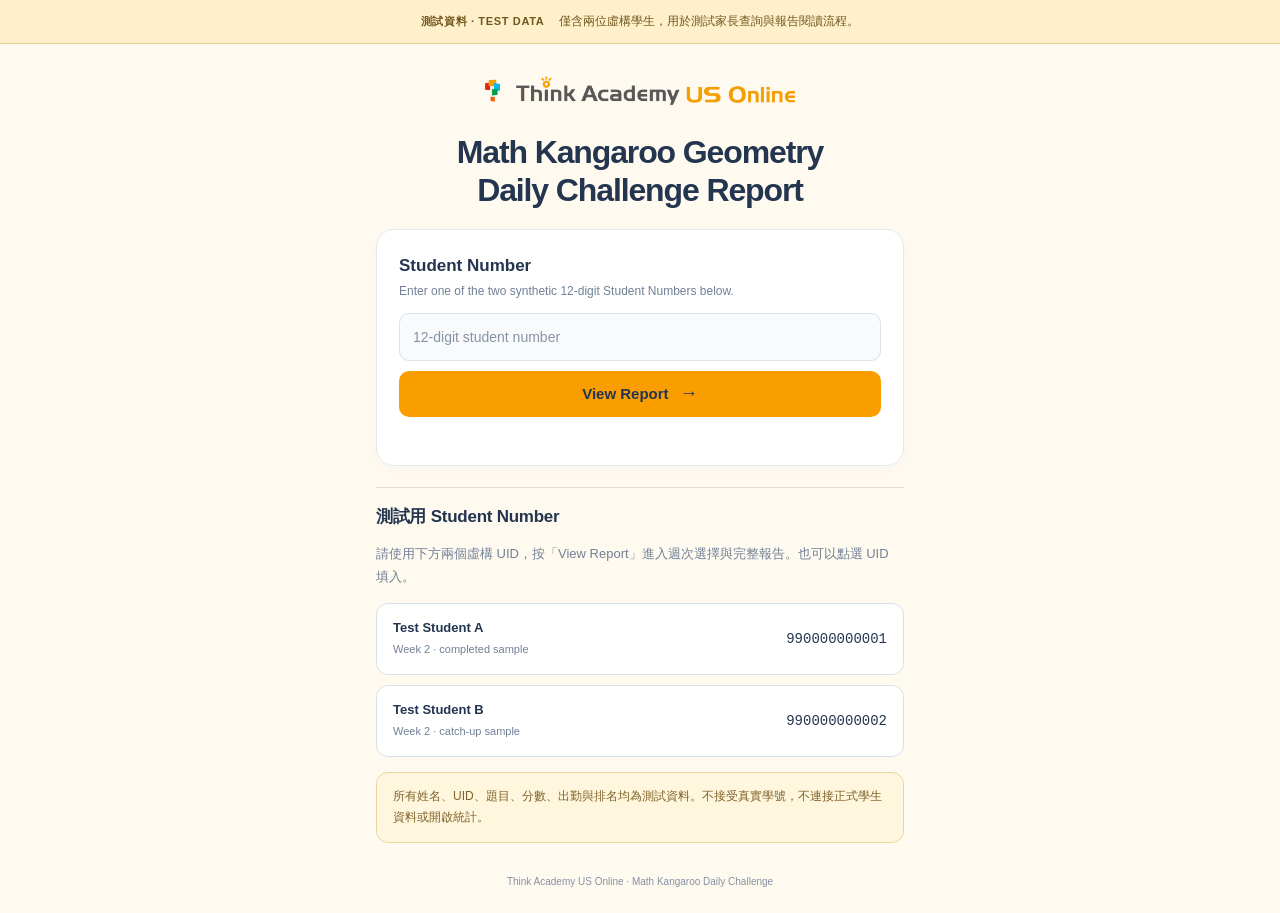
==== index.html @ 51c5f5d5 "Publish synthetic Math Kangaroo report demo Retain the original parent report lookup, week selector " ====
<!doctype html>
<html lang="en">
<head>
  <meta charset="utf-8">
  <meta name="viewport" content="width=device-width, initial-scale=1">
  <meta http-equiv="Content-Security-Policy" content="default-src 'none'; connect-src 'self'; frame-src 'self'; script-src 'self'; style-src 'self'; img-src 'self' data:; base-uri 'none'; form-action 'none'">
  <title>TEST · Math Kangaroo Weekly Reports</title>
  <script src="./portal.js" defer></script><link rel="stylesheet" href="./portal.css"><link rel="stylesheet" href="./demo.css"></head>
<body>
  <aside class="demo-banner" role="note"><strong>測試資料 · TEST DATA</strong><span>僅含兩位虛構學生，用於測試家長查詢與報告閱讀流程。</span></aside><main class="portal-shell">
    <header class="portal-header">
      <img class="brand-logo" src="./logo.png" alt="Think Academy US Online" width="1024" height="95">
    </header>
    <section class="lookup-section" aria-labelledby="portal-title">
      <div class="intro">
        <h1 id="portal-title">Math Kangaroo Geometry<br>Daily Challenge Report</h1>
      </div>
      <form class="lookup-card" id="lookup-form" novalidate>
        <label for="student-number">Student Number</label>
        <p class="field-hint" id="student-number-hint">Enter one of the two synthetic 12-digit Student Numbers below.</p>
        <div class="lookup-row">
          <input id="student-number" name="student-number" type="text" inputmode="numeric" autocomplete="off" spellcheck="false" placeholder="12-digit student number" aria-describedby="student-number-hint lookup-message" maxlength="32" required>
          <button class="lookup-button" id="lookup-button" type="submit">View Report <span aria-hidden="true">→</span></button>
        </div>
        <p class="lookup-message" id="lookup-message" role="status" aria-live="polite"></p>
      </form>
      <section class="number-guide" aria-labelledby="number-guide-title"><div><h2 id="number-guide-title">測試用 Student Number</h2><p class="demo-instruction">請使用下方兩個虛構 UID，按「View Report」進入週次選擇與完整報告。也可以點選 UID 填入。</p><div class="demo-ids"><button type="button" class="demo-id" data-demo-uid="990000000001"><span><b>Test Student A</b><small>Week 2 · completed sample</small></span><code>990000000001</code></button><button type="button" class="demo-id" data-demo-uid="990000000002"><span><b>Test Student B</b><small>Week 2 · catch-up sample</small></span><code>990000000002</code></button></div><p class="demo-note">所有姓名、UID、題目、分數、出勤與排名均為測試資料。不接受真實學號，不連接正式學生資料或開啟統計。</p></div></section></section>
    <footer class="portal-footer">Think Academy US Online · Math Kangaroo Daily Challenge</footer>
  </main>
</body>
</html>
---- portal.css ----
:root{color-scheme:light;--cream:#fffaf0;--navy:#243550;--muted:#718096;--orange:#fa9e00;--line:#e4e8ef;--green:#178866;--red:#a83930;font-family:Inter,"Avenir Next",Avenir,-apple-system,BlinkMacSystemFont,"Segoe UI",sans-serif}
*{box-sizing:border-box}
body{margin:0;background:var(--cream);color:var(--navy);line-height:1.6}
button,input{font:inherit}
a{color:inherit;text-decoration-thickness:1px;text-underline-offset:3px}
button{cursor:pointer}
button:focus-visible,a:focus-visible{outline:3px solid #3aaed1;outline-offset:4px}
[hidden]{display:none!important}
.portal-shell{max-width:560px;margin:0 auto;padding:22px 16px 18px}
.portal-header{display:flex;flex-direction:column;align-items:center;gap:10px}
.brand-logo{width:310px;max-width:95%;height:auto;display:block}
.private-badge{font-size:10px;line-height:1.4;color:#7a7f87;border:1px solid #e8e2d6;border-radius:20px;padding:3px 9px}
.lookup-section{margin:24px auto 0}
.intro{text-align:center}
.activity-label{font-size:11px;font-weight:800;letter-spacing:.14em;color:#ad731a}
h1{font-size:32px;line-height:1.2;letter-spacing:-.035em;margin:9px 0 9px;font-weight:800}
.intro p{font-size:13px;color:var(--muted);margin:0 0 12px;line-height:1.5}
.week-badge{display:inline-block;border-radius:7px;background:#f1e6cf;font-size:12px;color:#805a21;padding:2px 10px}
.lookup-card{margin-top:19px;padding:20px;background:#fff;border:1px solid var(--line);border-radius:18px;box-shadow:0 4px 16px rgba(36,53,80,.025)}
.lookup-card label{display:block;font-size:17px;font-weight:800}
.field-hint{margin:3px 0 13px;color:var(--muted);font-size:12px;line-height:1.5}
.lookup-row{display:flex;flex-direction:column;gap:10px}
.lookup-row input{width:100%;min-width:0;min-height:48px;padding:10px 13px;border:1.5px solid #dde2e9;border-radius:10px;color:var(--navy);background:#f8fafc;letter-spacing:.025em;font-size:16px;line-height:1.5}
.lookup-row input:focus{border-color:#d99a32;outline:3px solid #fff1d1}
.lookup-row input[aria-invalid="true"]{border-color:var(--red)}
.lookup-row input::placeholder{letter-spacing:0;color:#8793a6;font-size:14px}
.lookup-button{width:100%;min-height:46px;border:0;border-radius:10px;background:var(--orange);color:#243550;padding:9px 16px;font-size:15px;font-weight:800;line-height:1.5}
.lookup-button:disabled{opacity:.6;cursor:wait}
.lookup-button span{margin-left:7px;font-size:18px}
.lookup-message{min-height:18px;margin:8px 0 0;color:var(--muted);font-size:12px;line-height:1.5}
.lookup-message.error{color:var(--red)}
.lookup-message.success{color:var(--green)}
.fixed-report-note{display:flex;align-items:flex-start;gap:8px;margin:13px 2px 0;color:var(--muted);font-size:11px;line-height:1.6}
.fixed-report-note svg{flex:0 0 16px;width:16px;height:16px;margin-top:1px;fill:none;stroke:#a77724;stroke-width:1.7;stroke-linecap:round;stroke-linejoin:round}
.number-guide{border-top:1px solid #e8dfce;margin-top:21px;padding-top:17px;font-size:12px}
.number-guide h2{font-size:16px;line-height:1.4;margin:0;font-weight:800;letter-spacing:-.015em}
.number-guide ol{padding-left:21px;margin:10px 0 14px;color:var(--muted)}
.number-guide li{margin-top:6px;padding-left:2px}
.number-guide strong{color:var(--navy);font-weight:700}
.number-guide a{color:#805a21}
.guide-example{margin:0}
.guide-image-crop{position:relative;aspect-ratio:640 / 260;overflow:hidden;border:1px solid #e1e5eb;border-radius:10px;background:#fff}
.guide-image-crop img{position:absolute;width:312.5%;max-width:none;height:auto;left:-96.875%;top:-111.538%;display:block}
.guide-example figcaption{font-size:10px;line-height:1.5;color:#8590a2;margin-top:7px}
.full-guide-link{display:inline-flex;align-items:center;min-height:44px;margin-top:2px;font-size:12px;font-weight:700}
.portal-footer{margin-top:20px;padding-top:11px;text-align:center;font-size:10px;color:#8590a2;line-height:1.5}
/* Shared report-page controls; the lookup page itself contains no report iframe. */
.report-section{margin-top:24px;padding-top:20px;border-top:1px solid #e6dfd1}
.report-toolbar{display:flex;align-items:center;justify-content:space-between;gap:14px;margin-bottom:8px}
.report-toolbar h2{margin:0;font-size:21px;line-height:1.4;letter-spacing:-.025em}
.report-toolbar h2:focus{outline:none}
.another-student{display:inline-flex;align-items:center;justify-content:center;min-height:44px;background:#fff;border:1px solid #e1e5ea;border-radius:9px;color:#5b6a82;padding:8px 13px;font-size:12px;font-weight:700;text-decoration:none}
.report-status{margin:0 0 12px;color:var(--muted);font-size:13px;min-height:21px}
.report-status.error{color:var(--red)}
.report-frame{display:block;width:100%;height:1900px;border:0;background:var(--cream);border-radius:16px}
@media(min-width:601px){.portal-shell{padding-top:32px;padding-bottom:24px}.lookup-section{margin-top:28px}.lookup-card{padding:22px}.number-guide{font-size:13px}.number-guide h2{font-size:17px}}
@media(max-width:360px){.portal-shell{padding-left:14px;padding-right:14px}.brand-logo{width:270px}h1{font-size:28px}.lookup-card{padding:17px}.field-hint{font-size:11px}.intro p{font-size:12px}}
@media(max-width:600px){.report-toolbar{align-items:flex-start;flex-direction:column;gap:10px}.report-toolbar h2{font-size:19px}.report-frame{height:2800px}}
@media(prefers-reduced-motion:reduce){html{scroll-behavior:auto}}
---- demo.css ----
.demo-banner{box-sizing:border-box;display:flex;align-items:center;justify-content:center;flex-wrap:wrap;gap:7px 15px;padding:12px 20px;background:#fff0cb;border-bottom:1px solid #e1cb91;color:#72561d;font:12px/1.6 -apple-system,BlinkMacSystemFont,"Segoe UI","PingFang TC","Microsoft JhengHei",sans-serif;text-align:center}.demo-banner strong{font-size:11px;letter-spacing:.06em}.demo-banner code{font:12px ui-monospace,monospace;background:#ffffff99;padding:2px 7px;border-radius:5px}.demo-note{padding:13px 16px;background:#fff6de;border:1px solid #ead6a3;border-radius:12px;color:#806329;font-size:12px;line-height:1.8}.demo-ids{display:grid;gap:10px;margin:15px 0}.demo-id{display:flex;justify-content:space-between;gap:15px;align-items:center;text-align:left;padding:14px 16px;background:#fff;border:1px solid #d9e1ea;border-radius:12px;font:inherit;cursor:pointer;color:#243550;min-height:64px}.demo-id:hover,.demo-id:focus-visible{background:#fff8e7;border-color:#c7a45f}.demo-id b{display:block;font-size:13px}.demo-id small{font-size:11px;color:#718096}.demo-id code{font:14px ui-monospace,monospace;white-space:nowrap}.demo-instruction{font-size:13px;line-height:1.8;color:#718096}.demo-course-note{font-size:12px;color:#856e3f;margin-top:12px}.demo-practice{max-width:650px}.demo-practice h1{display:block;font-size:30px;margin-bottom:15px}.demo-practice .card>p{color:#748094}.demo-question-diagram{display:block;width:150px;height:120px;margin:25px auto}.demo-answers{display:grid;grid-template-columns:repeat(3,1fr);gap:10px;margin:22px 0}.demo-answers button{font:inherit;color:#27364e;background:#fffaf0;border:1px solid #dfd3b7;border-radius:12px;min-height:50px;padding:10px;cursor:pointer}.demo-answers button[aria-pressed="true"]{background:#eaf7ef;border-color:#218461;color:#176646}.demo-feedback{min-height:60px;font-size:14px;line-height:1.8}.demo-back{display:inline-flex;align-items:center;min-height:44px;color:#806329;font-weight:700;font-size:13px;text-decoration:none}.demo-practice .demo-note{margin:18px 0}.demo-practice .report-logo{max-width:240px;width:70%;height:auto}.demo-ids code{user-select:all}@media(max-width:600px){.demo-banner{font-size:10px;padding:10px 13px;gap:4px 9px}.demo-banner strong{font-size:10px}.demo-id{padding:12px;gap:8px}.demo-id code{font-size:12px}.demo-id small{font-size:10px}.demo-practice h1{font-size:25px}.demo-note{font-size:11px}}
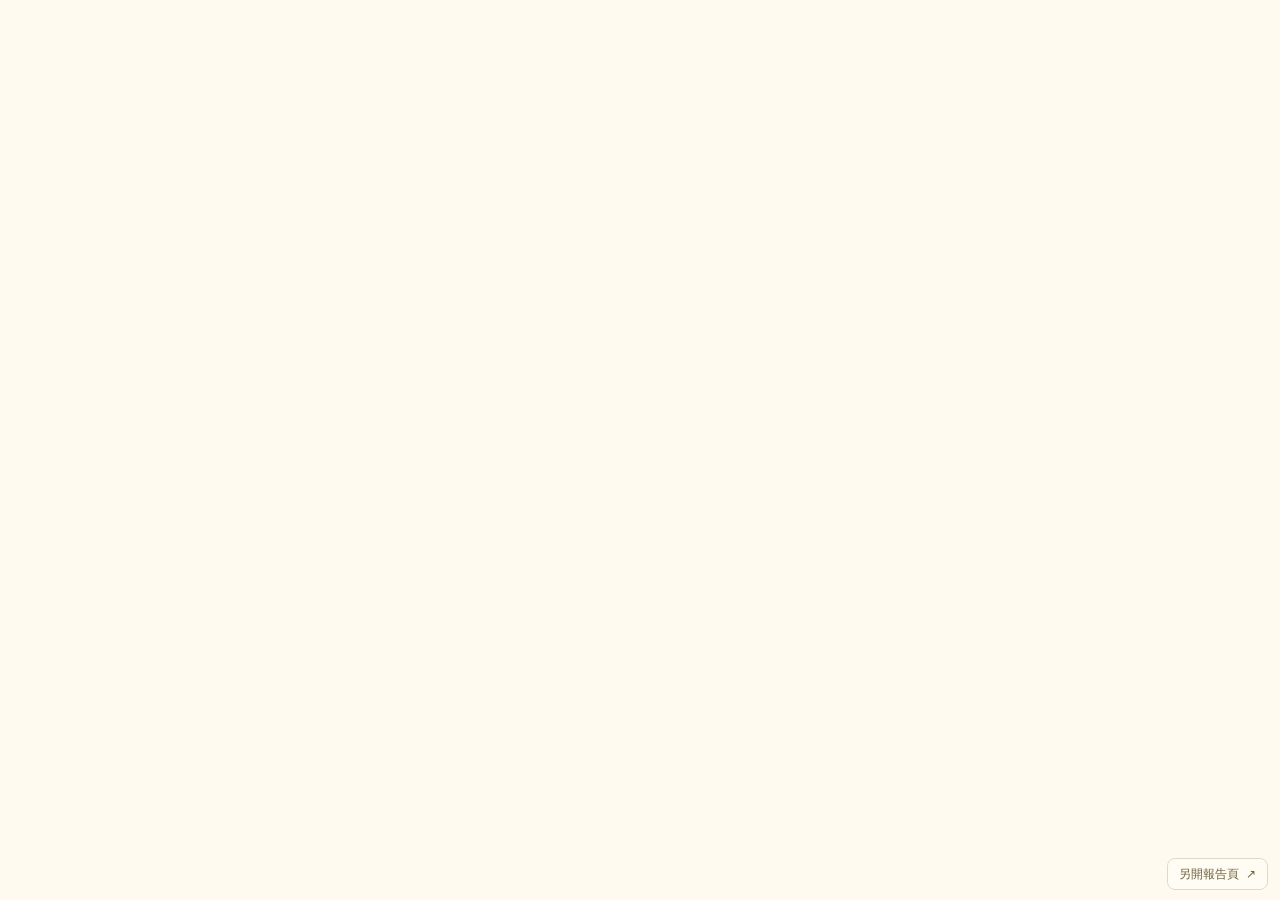
==== commit e2a9d39a: "Connect organization entry to complete parent reports Embed the deployed personal GitHub Pro Pages w" ====
--- a/index.html
+++ b/index.html
@@ -1,31 +1,22 @@
 <!doctype html>
-<html lang="en">
+<html lang="zh-Hant">
 <head>
   <meta charset="utf-8">
-  <meta name="viewport" content="width=device-width, initial-scale=1">
-  <meta http-equiv="Content-Security-Policy" content="default-src 'none'; connect-src 'self'; frame-src 'self'; script-src 'self'; style-src 'self'; img-src 'self' data:; base-uri 'none'; form-action 'none'">
-  <title>TEST · Math Kangaroo Weekly Reports</title>
-  <script src="./portal.js" defer></script><link rel="stylesheet" href="./portal.css"><link rel="stylesheet" href="./demo.css"></head>
+  <meta name="viewport" content="width=device-width, initial-scale=1, viewport-fit=cover">
+  <meta name="theme-color" content="#fffaf0">
+  <meta name="robots" content="noindex, nofollow">
+  <meta http-equiv="Content-Security-Policy" content="default-src 'none'; frame-src https://emily0huayun.github.io; style-src 'self'; base-uri 'none'; form-action 'none'">
+  <title>Math Kangaroo Weekly Reports · Think Academy</title>
+  <link rel="stylesheet" href="./styles.css">
+</head>
 <body>
-  <aside class="demo-banner" role="note"><strong>測試資料 · TEST DATA</strong><span>僅含兩位虛構學生，用於測試家長查詢與報告閱讀流程。</span></aside><main class="portal-shell">
-    <header class="portal-header">
-      <img class="brand-logo" src="./logo.png" alt="Think Academy US Online" width="1024" height="95">
-    </header>
-    <section class="lookup-section" aria-labelledby="portal-title">
-      <div class="intro">
-        <h1 id="portal-title">Math Kangaroo Geometry<br>Daily Challenge Report</h1>
-      </div>
-      <form class="lookup-card" id="lookup-form" novalidate>
-        <label for="student-number">Student Number</label>
-        <p class="field-hint" id="student-number-hint">Enter one of the two synthetic 12-digit Student Numbers below.</p>
-        <div class="lookup-row">
-          <input id="student-number" name="student-number" type="text" inputmode="numeric" autocomplete="off" spellcheck="false" placeholder="12-digit student number" aria-describedby="student-number-hint lookup-message" maxlength="32" required>
-          <button class="lookup-button" id="lookup-button" type="submit">View Report <span aria-hidden="true">→</span></button>
-        </div>
-        <p class="lookup-message" id="lookup-message" role="status" aria-live="polite"></p>
-      </form>
-      <section class="number-guide" aria-labelledby="number-guide-title"><div><h2 id="number-guide-title">測試用 Student Number</h2><p class="demo-instruction">請使用下方兩個虛構 UID，按「View Report」進入週次選擇與完整報告。也可以點選 UID 填入。</p><div class="demo-ids"><button type="button" class="demo-id" data-demo-uid="990000000001"><span><b>Test Student A</b><small>Week 2 · completed sample</small></span><code>990000000001</code></button><button type="button" class="demo-id" data-demo-uid="990000000002"><span><b>Test Student B</b><small>Week 2 · catch-up sample</small></span><code>990000000002</code></button></div><p class="demo-note">所有姓名、UID、題目、分數、出勤與排名均為測試資料。不接受真實學號，不連接正式學生資料或開啟統計。</p></div></section></section>
-    <footer class="portal-footer">Think Academy US Online · Math Kangaroo Daily Challenge</footer>
-  </main>
+  <iframe
+    class="report-frame"
+    src="https://emily0huayun.github.io/math-kangaroo-reports/"
+    title="Math Kangaroo 家長報告查詢與閱讀"
+    sandbox="allow-scripts allow-same-origin allow-forms allow-popups allow-popups-to-escape-sandbox"
+    referrerpolicy="no-referrer"
+  ></iframe>
+  <a class="fallback-link" href="https://emily0huayun.github.io/math-kangaroo-reports/" target="_blank" rel="noopener noreferrer" aria-label="在新分頁開啟 Math Kangaroo 報告網站">另開報告頁 <span aria-hidden="true">↗</span></a>
 </body>
-</html>+</html>
--- a/styles.css
+++ b/styles.css
@@ -0,0 +1,44 @@
+html,
+body {
+  width: 100%;
+  height: 100%;
+  margin: 0;
+  overflow: hidden;
+  background: #fffaf0;
+}
+
+.report-frame {
+  display: block;
+  width: 100%;
+  height: 100vh;
+  height: 100dvh;
+  border: 0;
+}
+
+.fallback-link {
+  position: fixed;
+  right: max(12px, env(safe-area-inset-right));
+  bottom: max(10px, env(safe-area-inset-bottom));
+  display: inline-flex;
+  align-items: center;
+  gap: 7px;
+  min-height: 32px;
+  box-sizing: border-box;
+  padding: 6px 11px;
+  border: 1px solid #dedacb;
+  border-radius: 8px;
+  color: #6f613e;
+  background: #fffcf4f2;
+  font: 12px/1.5 -apple-system, BlinkMacSystemFont, "Segoe UI", "PingFang TC", "Microsoft JhengHei", sans-serif;
+  text-decoration: none;
+}
+
+.fallback-link:hover {
+  color: #3d341d;
+  background: #fff;
+}
+
+.fallback-link:focus-visible {
+  outline: 3px solid #3a89ae;
+  outline-offset: 3px;
+}
